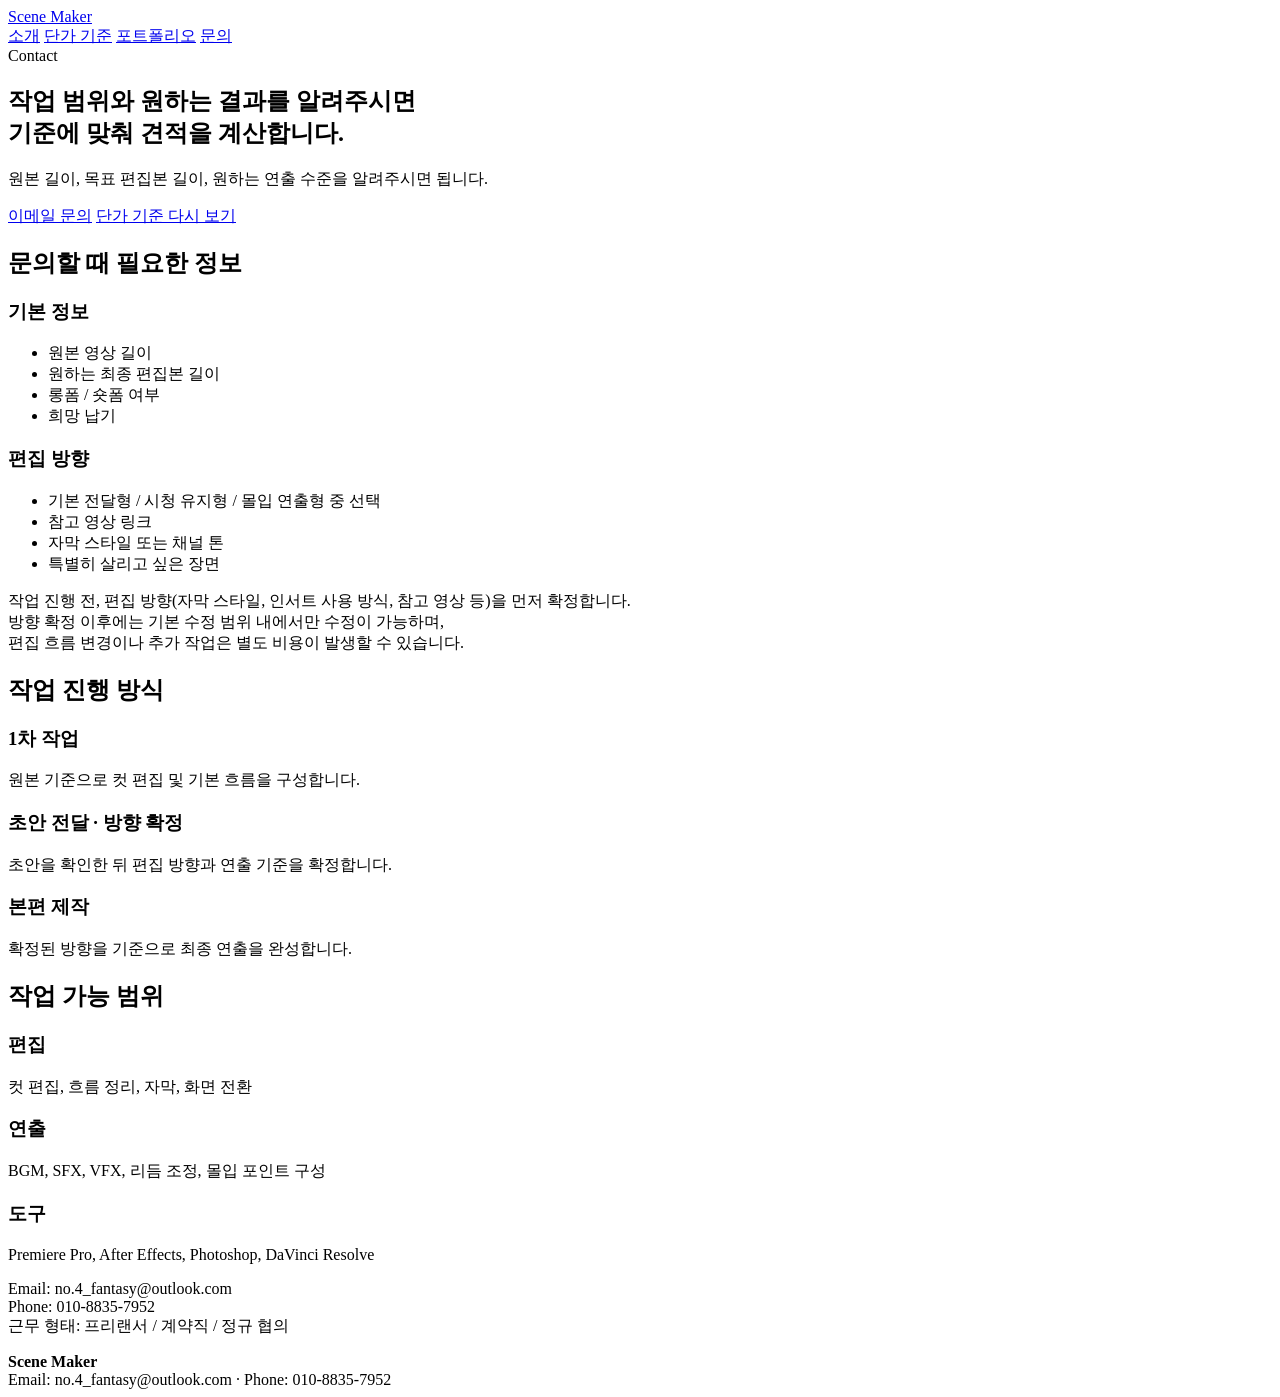
==== contact.html @ 4f75452d "Add contact.html for Scene Maker inquiries This file contains the contact page for Scene Maker, incl" ====
<!doctype html>
<html lang="ko">
<head>
  <meta charset="utf-8">
  <meta name="viewport" content="width=device-width,initial-scale=1">
  <title>문의 | Scene Maker</title>
  <link rel="stylesheet" href="style.css">

</head>
<body>

<nav class="nav">
  <div class="nav-inner">
    <a class="logo" href="index.html">Scene Maker</a>
    <div class="menu">
      <a class="" href="index.html">소개</a>
      <a class="" href="price.html">단가 기준</a>
      <a class="" href="portfolio.html">포트폴리오</a>
      <a class="active" href="contact.html">문의</a>
    </div>
  </div>
</nav>


<main>
  <section class="hero">
    <div class="wrap">
      <div class="kicker">Contact</div>
      <h1>작업 범위와 원하는 결과를 알려주시면<br>기준에 맞춰 견적을 계산합니다.</h1>
      <p class="lead">
        원본 길이, 목표 편집본 길이, 원하는 연출 수준을 알려주시면 됩니다.
      </p>
      <div class="actions">
        <a class="btn" href="mailto:no.4_fantasy@outlook.com">이메일 문의</a>
        <a class="btn secondary" href="price.html">단가 기준 다시 보기</a>
      </div>
    </div>
  </section>

  <section class="section">
    <div class="wrap">
      <h2 class="section-title">문의할 때 필요한 정보</h2>
      <div class="grid-2">
        <div class="card">
          <h3>기본 정보</h3>
          <ul class="list">
            <li>원본 영상 길이</li>
            <li>원하는 최종 편집본 길이</li>
            <li>롱폼 / 숏폼 여부</li>
            <li>희망 납기</li>
          </ul>
        </div>
        <div class="card">
          <h3>편집 방향</h3>
          <ul class="list">
            <li>기본 전달형 / 시청 유지형 / 몰입 연출형 중 선택</li>
            <li>참고 영상 링크</li>
            <li>자막 스타일 또는 채널 톤</li>
            <li>특별히 살리고 싶은 장면</li>
          </ul>
        </div>
      </div>

      <div class="lead">
        <p>
          작업 진행 전, 편집 방향(자막 스타일, 인서트 사용 방식, 참고 영상 등)을 먼저 확정합니다.
          <br>
          방향 확정 이후에는 기본 수정 범위 내에서만 수정이 가능하며,<br>
          편집 흐름 변경이나 추가 작업은 별도 비용이 발생할 수 있습니다.
        </p>
      </div>

    </div>
  </section>

  <section class="section">
    <div class="wrap">
      <h2 class="section-title">작업 진행 방식</h2>

      <div class="grid-3">
        <div class="card">
          <h3>1차 작업</h3>
          <p>원본 기준으로 컷 편집 및 기본 흐름을 구성합니다.</p>
        </div>

        <div class="card">
          <h3>초안 전달 · 방향 확정</h3>
          <p>초안을 확인한 뒤 편집 방향과 연출 기준을 확정합니다.</p>
        </div>

        <div class="card">
          <h3>본편 제작</h3>
          <p>확정된 방향을 기준으로 최종 연출을 완성합니다.</p>
        </div>
      </div>
    </div>
  </section>
  
  <section class="section">
    <div class="wrap">
      <h2 class="section-title">작업 가능 범위</h2>
      <div class="grid-3">
        <div class="card"><h3>편집</h3><p>컷 편집, 흐름 정리, 자막, 화면 전환</p></div>
        <div class="card"><h3>연출</h3><p>BGM, SFX, VFX, 리듬 조정, 몰입 포인트 구성</p></div>
        <div class="card"><h3>도구</h3><p>Premiere Pro, After Effects, Photoshop, DaVinci Resolve</p></div>
      </div>
    </div>
  </section>

  <section class="section">
    <div class="wrap">
      <div class="callout">
        <p>
          Email: no.4_fantasy@outlook.com<br>
          Phone: 010-8835-7952<br>
          근무 형태: 프리랜서 / 계약직 / 정규 협의
        </p>
      </div>
    </div>
  </section>
</main>

<footer class="footer">
  <div class="wrap">
    <strong>Scene Maker</strong><br>
    Email: no.4_fantasy@outlook.com · Phone: 010-8835-7952
  </div>
</footer>
</body>
</html>
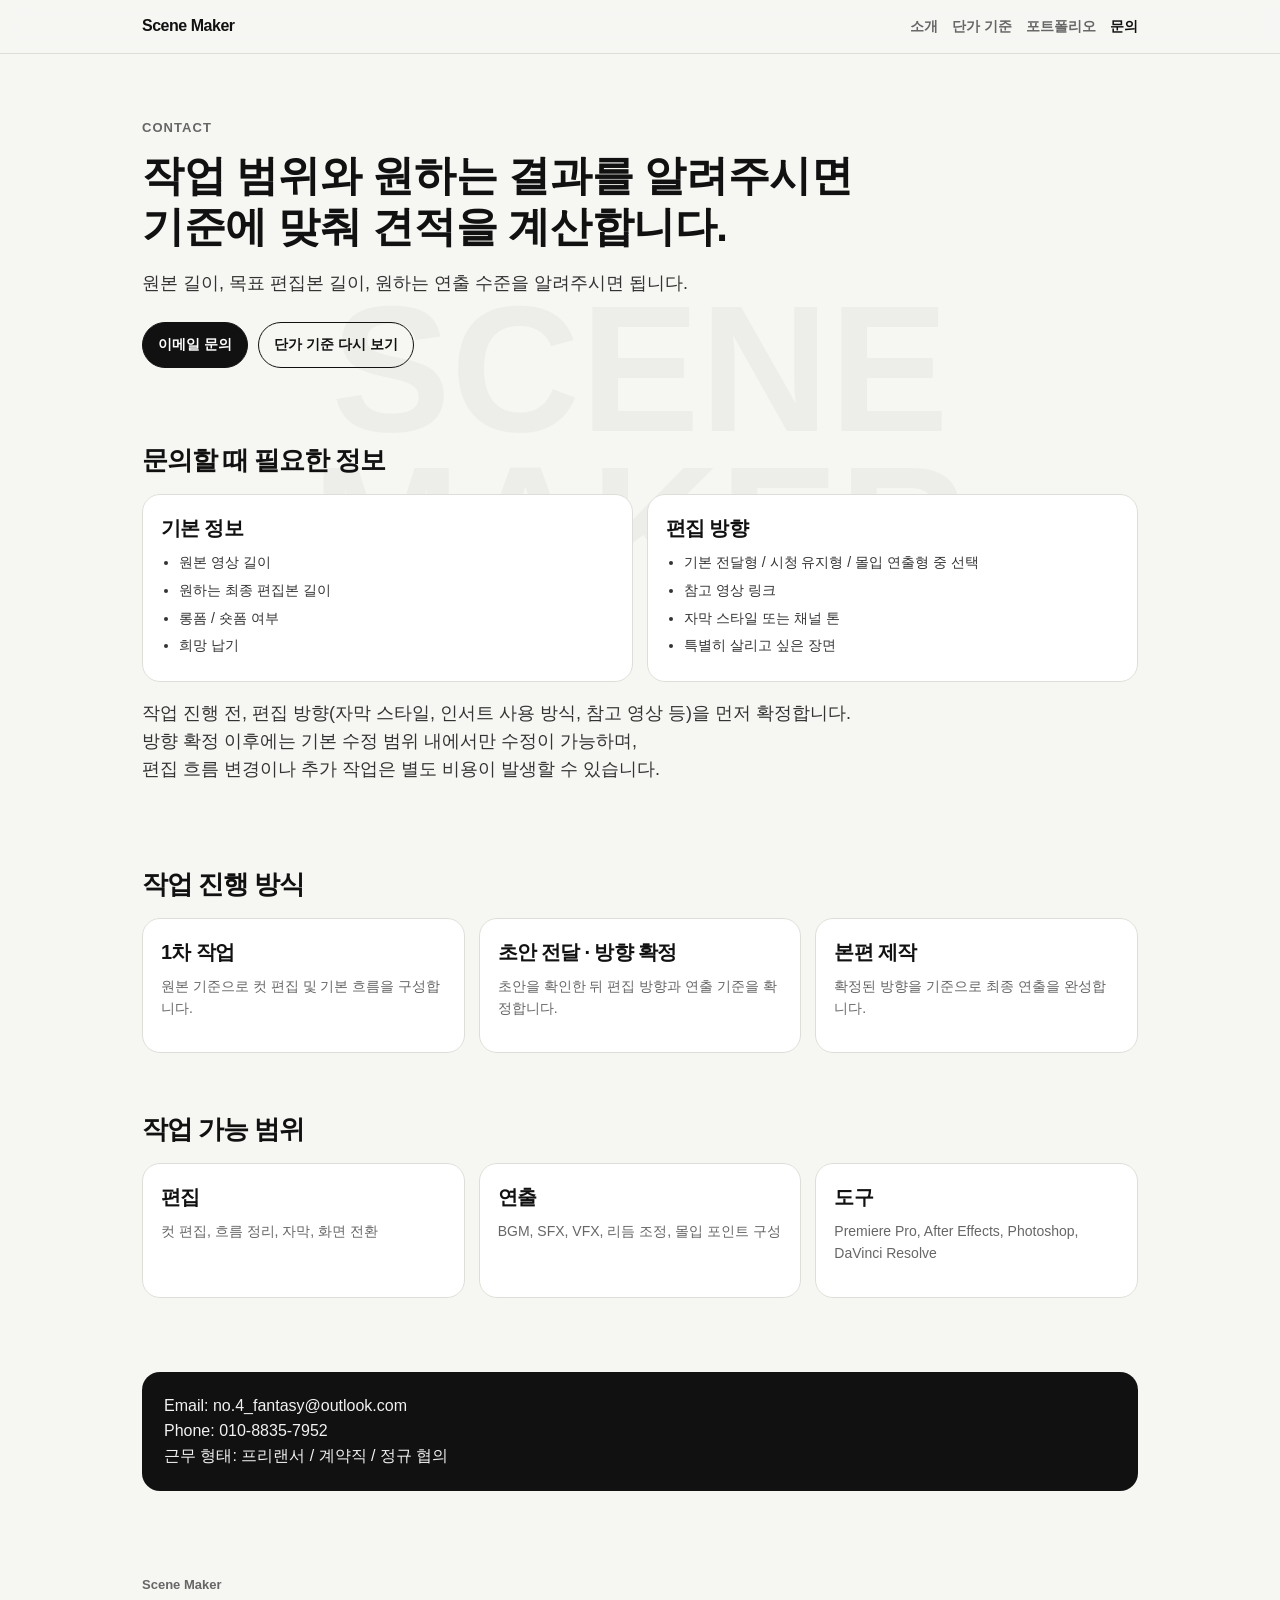
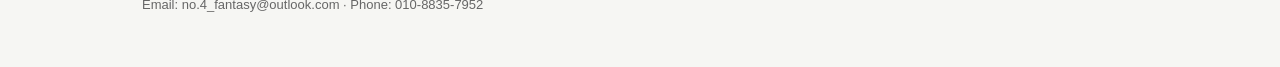
==== commit a1bf7af4: "Add files via upload" ====
--- a/contact.html
+++ b/contact.html
@@ -127,4 +127,4 @@
   </div>
 </footer>
 </body>
-</html>
+</html>
--- a/style.css
+++ b/style.css
@@ -0,0 +1,302 @@
+:root{
+  --bg:#f6f6f3;
+  --paper:#fff;
+  --fg:#111;
+  --muted:#666;
+  --soft:#efefeb;
+  --line:#deded8;
+  --accent:#111;
+  --max:1040px;
+}
+*{box-sizing:border-box}
+body{
+  margin:0;
+  font-family:"Malgun Gothic","Apple SD Gothic Neo",sans-serif;
+  color:var(--fg);
+  background:var(--bg);
+  line-height:1.55;
+}
+a{color:inherit;text-decoration:none;font-weight:700}
+a:hover{text-decoration:underline;text-underline-offset:3px}
+.wrap{max-width:var(--max);margin:0 auto;padding:0 22px}
+.nav{
+  position:sticky;top:0;z-index:10;
+  background:rgba(246,246,243,.92);
+  backdrop-filter:blur(10px);
+  border-bottom:1px solid var(--line);
+}
+.nav-inner{
+  max-width:var(--max);margin:0 auto;
+  padding:14px 22px;
+  display:flex;align-items:center;justify-content:space-between;gap:16px;
+}
+.logo{font-weight:900;letter-spacing:-.03em}
+.menu{display:flex;gap:14px;font-size:14px;color:var(--muted);flex-wrap:wrap}
+.menu a.active{color:var(--fg)}
+.hero{padding:64px 0 44px}
+.kicker{font-size:13px;font-weight:800;color:var(--muted);letter-spacing:.08em;text-transform:uppercase;margin-bottom:12px}
+h1{font-size:42px;line-height:1.22;margin:0 0 18px;letter-spacing:-.01em;font-weight:800}
+.lead{
+  font-size:18px;
+  color:#333;
+  max-width:820px;
+  margin:16px 0 24px;
+  word-break:keep-all;
+}
+.actions{display:flex;gap:10px;flex-wrap:wrap;margin-top:22px}
+.btn{
+  display:inline-flex;align-items:center;justify-content:center;
+  padding:11px 15px;border-radius:999px;border:1px solid var(--fg);
+  font-weight:800;font-size:14px;background:var(--fg);color:#fff;
+}
+.btn.secondary{background:transparent;color:var(--fg)}
+.section{padding:28px 0}
+.section-title{
+  font-size:26px;font-weight:900;letter-spacing:-.04em;margin:0 0 14px;
+}
+.section-desc{color:var(--muted);margin:0 0 18px;max-width:760px}
+.grid-3{display:grid;grid-template-columns:repeat(3,1fr);gap:14px}
+.grid-2{display:grid;grid-template-columns:repeat(2,1fr);gap:14px}
+.card{
+  background:var(--paper);
+  border:1px solid var(--line);
+  border-radius:18px;
+  padding:18px;
+
+  display:flex;
+  flex-direction:column;
+  justify-content:space-between;
+}
+.card h3{margin:0 0 8px;font-size:20px;letter-spacing:-.035em}
+.card p{
+  margin:0 0 10px;
+  color:var(--muted);
+  font-size:14px;
+
+  min-height:48px;
+}
+.price{font-size:22px;font-weight:900;margin-top:8px}
+.badge{
+  display:inline-block;font-size:12px;font-weight:800;
+  padding:4px 8px;border-radius:999px;background:var(--soft);margin-bottom:10px;
+}
+.list{margin:0;padding-left:18px;color:#333;font-size:14px}
+.list li{margin-bottom:6px}
+.rule{border:none;border-top:1px solid var(--line);margin:28px 0}
+.callout{
+  background:#111;color:#fff;border-radius:18px;padding:22px;margin:18px 0;
+}
+.callout p{margin:0;color:#f2f2f2}
+.calc{
+  display:grid;grid-template-columns:1fr 1fr;gap:14px;align-items:start;
+}
+.table{
+  width:100%;border-collapse:collapse;background:#fff;border:1px solid var(--line);border-radius:14px;overflow:hidden;
+}
+.table th,.table td{font-size:14px;padding:12px;border-bottom:1px solid var(--line);text-align:left;vertical-align:top}
+.table tr:last-child td{border-bottom:none}
+.table th{background:#f0f0ec;font-size:13px}
+.sample-link{
+  display:inline-block;margin-top:8px;font-size:13px;
+  padding:6px 9px;border:1px solid var(--line);border-radius:999px;background:#fafafa;
+}
+.footer{padding:38px 0 52px;color:var(--muted);font-size:13px}
+.small{font-size:13px;color:var(--muted)}
+.portfolio-item{padding:14px 0;border-bottom:1px solid var(--line)}
+.portfolio-item:last-child{border-bottom:none}
+.portfolio-item strong{font-size:16px}
+.portfolio-item div{font-size:14px;color:var(--muted);margin-top:3px}
+@media(max-width:820px){
+  h1{font-size:34px}
+  .grid-3,.grid-2,.calc{grid-template-columns:1fr}
+  .nav-inner{align-items:flex-start;flex-direction:column}
+}
+
+body::before{
+  content:"SCENE MAKER";
+  position:fixed;
+  left:50%;
+  top:50%;
+  transform:translate(-50%, -50%);
+  z-index:0;
+
+  width:90vw;
+
+  font-size:clamp(80px, 14vw, 240px);
+  font-weight:900;
+  line-height:0.9;
+  text-align:center;
+
+  color:rgba(0,0,0,0.035);
+
+  pointer-events:none;
+
+  white-space:normal;
+  word-break:break-word;
+}
+
+.nav,
+main,
+.footer{
+  position:relative;
+  z-index:1;
+}
+
+
+.retention-box{
+  display:grid;
+  grid-template-columns:minmax(0, 1fr) minmax(0, 1fr);
+  gap:34px;
+  align-items:start;
+
+  width:100%;
+  max-width:100%;
+
+  background:var(--paper);
+  border:1px solid var(--line);
+  border-radius:24px;
+
+  padding:28px;
+  overflow:hidden;
+  position:relative;
+}
+
+.retention-slider{
+  position:relative;
+  width:100%;
+  max-width:100%;
+  min-width:0;
+  overflow:hidden;
+  margin-top:48px;
+}
+
+.retention-slide{
+  display:none;
+  width:100%;
+  max-width:100%;
+}
+
+.retention-slide.active{
+  display:block;
+}
+
+.retention-slide img{
+  width:100%;
+  max-width:100%;
+  height:auto;
+  display:block;
+
+  border:none;
+  border-radius:0;
+  object-fit:contain;
+}
+
+.retention-info{
+  min-width:0;
+}
+
+.retention-info h2{
+  margin:0 0 18px;
+
+  font-size:34px;
+  line-height:1.28;
+  letter-spacing:-0.05em;
+  word-break:keep-all;
+}
+
+.retention-number{
+  font-size:64px;
+  font-weight:900;
+  letter-spacing:-0.05em;
+  margin-bottom:4px;
+}
+
+.retention-sub{
+  font-size:15px;
+  color:var(--muted);
+  margin-bottom:18px;
+}
+
+.retention-info p{
+  font-size:15px;
+  color:var(--muted);
+  max-width:520px;
+  margin:0 0 24px;
+}
+
+.slider-btn{
+  position:absolute;
+  top:50%;
+  transform:translateY(-50%);
+  z-index:3;
+
+  width:34px;
+  height:34px;
+  border-radius:50%;
+
+  border:1px solid var(--line);
+  background:rgba(255,255,255,.9);
+
+  font-size:28px;
+  line-height:1;
+  cursor:pointer;
+}
+
+.slider-btn.prev{
+  left:18px;
+}
+
+.slider-btn.next{
+  right:18px;
+}
+
+.slider-btn:hover{
+  background:#fff;
+}
+
+@media(max-width:820px){
+  .retention-box{
+    grid-template-columns:1fr;
+    gap:24px;
+    padding:22px;
+  }
+
+  .retention-info h2{
+    font-size:28px;
+  }
+
+  .retention-number{
+    font-size:52px;
+  }
+}
+
+
+.retention-slider::before{
+  content:"";
+
+  position:absolute;
+  left:0;
+  top:0;
+
+  width:18px;
+  height:100%;
+
+  background:var(--paper);
+
+  z-index:2;
+}
+
+.retention-slider::after{
+  content:"";
+
+  position:absolute;
+  left:0;
+  top:0;
+
+  width:100%;
+  height:3px;
+
+  background:var(--paper);
+
+  z-index:2;
+}
